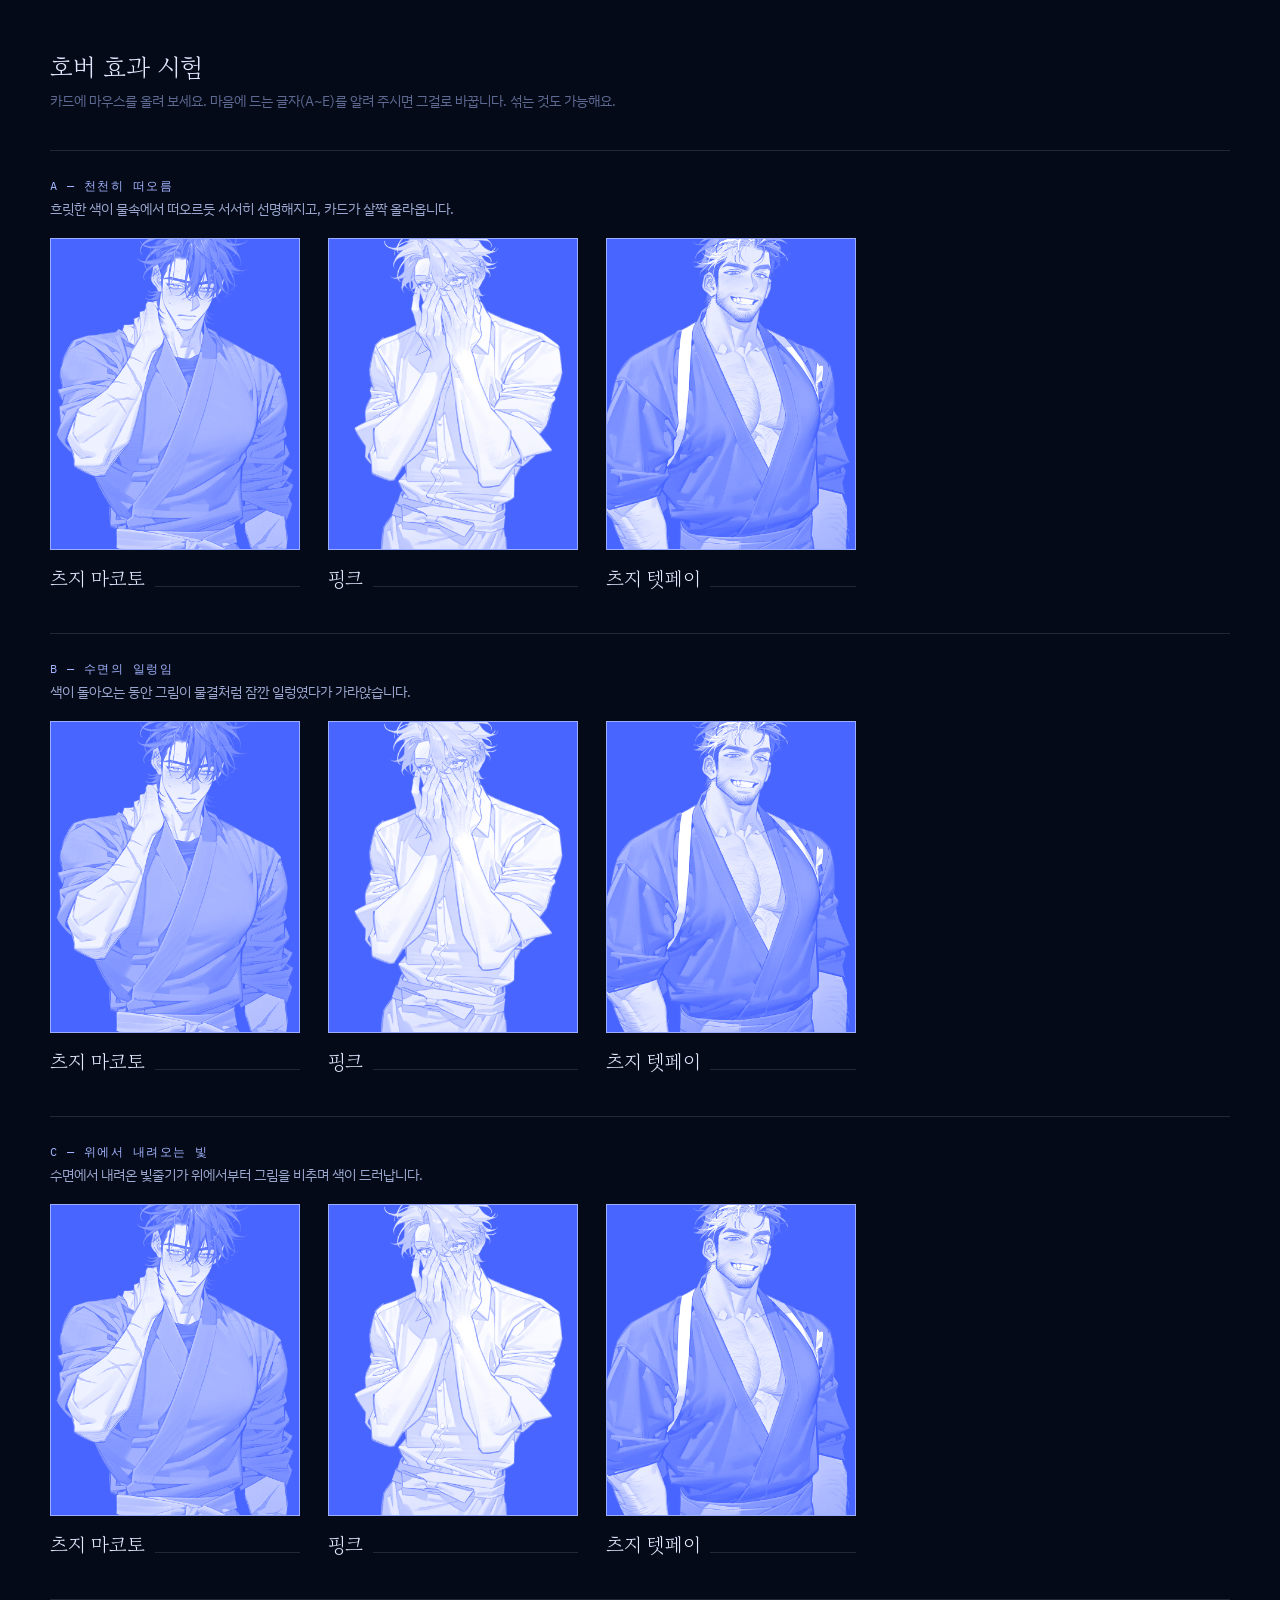
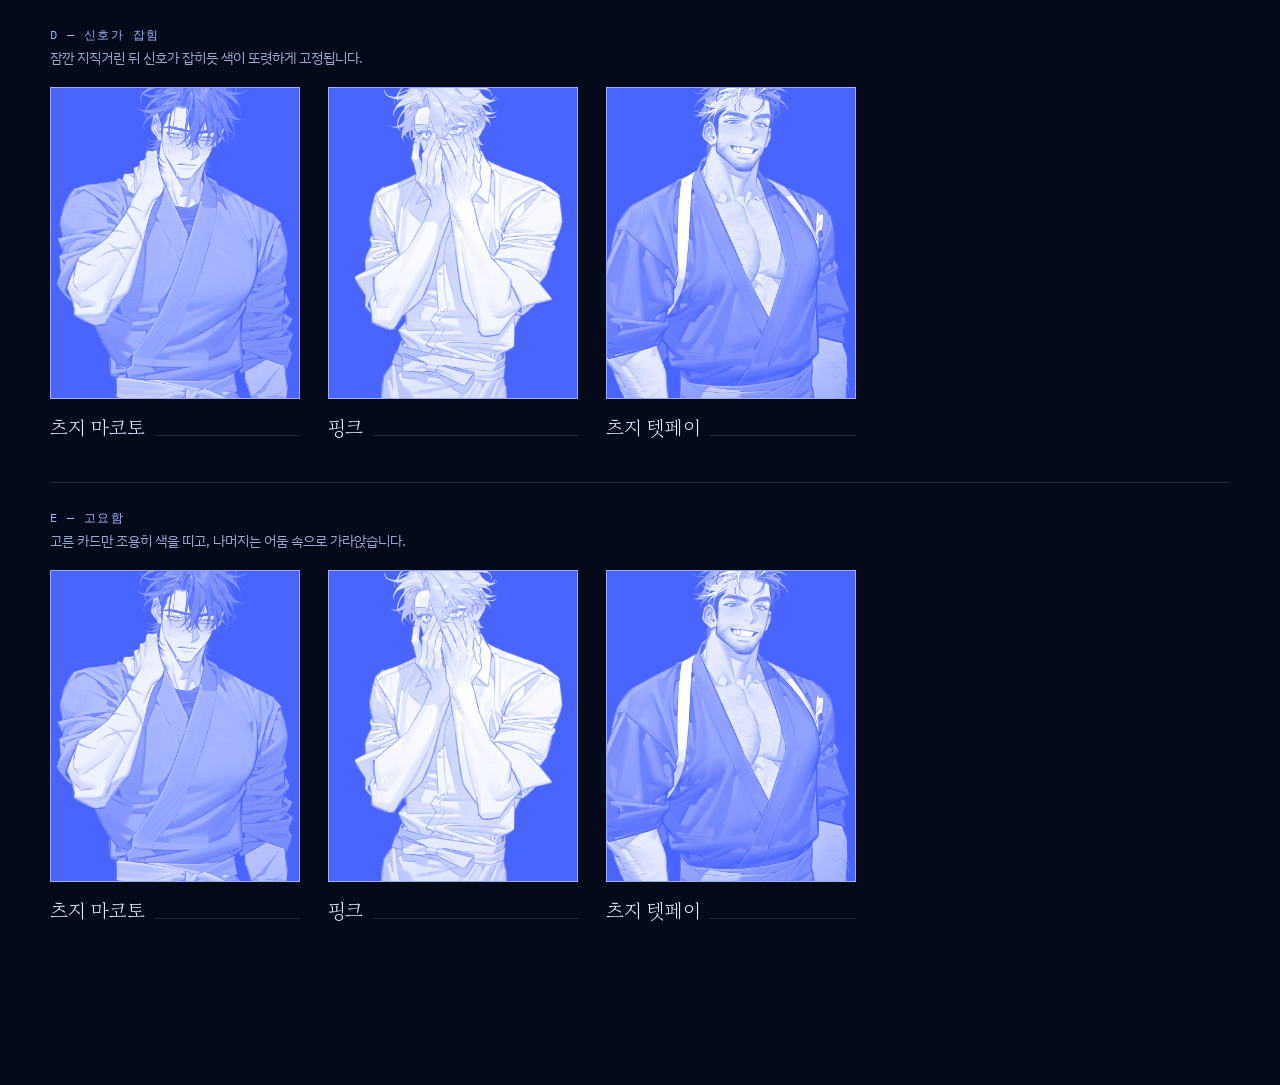
==== hover-test.html @ 30826d12 "호버 연출 되돌림, 호버 효과 비교용 시험 페이지(hover-test.html) 추가 Co-Authored-By: Claude Opus 5.5 <noreply@anthropic.c" ====
<!DOCTYPE html>
<html lang="ko"><head><meta charset="utf-8"><meta name="viewport" content="width=device-width,initial-scale=1">
<meta name="robots" content="noindex"><title>호버 시험 · 하달의 너머</title>
<link rel="preconnect" href="https://fonts.googleapis.com"><link href="https://fonts.googleapis.com/css2?family=Gowun+Batang&family=IBM+Plex+Mono&family=IBM+Plex+Sans+KR&display=swap" rel="stylesheet">
<style>
:root{--paper:#040A18;--paper-2:#0A1430;--ink:#E3E9FF;--ink-2:#9BA7CF;--ink-3:#5E6A92;--line:rgba(206,218,255,.62);--line-2:rgba(206,218,255,.14);--blue:#4865FF;--blue-l:#A3B4FF;--mono:"IBM Plex Mono",monospace}
html,body{margin:0;background:var(--paper);color:var(--ink);font-family:"IBM Plex Sans KR",sans-serif;scrollbar-width:none}
body::-webkit-scrollbar{display:none}
.wrap{max-width:1180px;margin:0 auto;padding:48px 28px 120px}
h1{font-family:"Gowun Batang",serif;font-weight:500;font-size:1.6rem;margin:0 0 6px}
.note{color:var(--ink-3);font-size:.85rem;margin:0 0 40px}
section{border-top:1px solid var(--line-2);padding:26px 0 40px}
section h2{font-family:var(--mono);font-weight:400;font-size:.78rem;color:var(--blue-l);letter-spacing:.12em;margin:0 0 4px}
section p.d{margin:0 0 20px;color:var(--ink-2);font-size:.86rem}
.row{display:grid;grid-template-columns:repeat(3,minmax(0,250px));gap:28px}
.spec{display:block;text-decoration:none;color:inherit;position:relative}
.pic{position:relative;aspect-ratio:4/5;border:1px solid var(--line);background:var(--blue);overflow:hidden}
.pic img{position:absolute;inset:0;width:100%;height:100%;object-fit:cover;pointer-events:none;-webkit-user-drag:none}
.pic img.base{filter:grayscale(1) contrast(1.15);mix-blend-mode:screen}
.pic img.col{background:var(--paper-2);opacity:0}
h3{margin:14px 0 0;font-family:"Gowun Batang",serif;font-weight:500;font-size:1.25rem;display:flex;align-items:baseline;gap:10px;transition:color .6s}
h3::after{content:"";flex:1;height:1px;background:var(--line-2);transition:background .6s}
.spec:hover h3{color:var(--blue-l)}.spec:hover h3::after{background:var(--blue)}

/* A — 천천히 떠오름 : 흐릿한 색이 물속에서 서서히 선명해짐 */
.A .spec{transition:transform 1.2s cubic-bezier(.2,.7,.2,1)}
.A .spec:hover{transform:translateY(-6px)}
.A img.col{filter:blur(8px) brightness(.6);transform:scale(1.04);transition:opacity 1.2s ease,filter 1.4s ease,transform 1.6s cubic-bezier(.2,.7,.2,1)}
.A .spec:hover img.col{opacity:1;filter:none;transform:scale(1)}

/* B — 수면의 일렁임 : 색이 돌아오며 그림이 물결처럼 잠깐 흔들림 */
.B img.col{transition:opacity .9s ease}
.B .spec:hover img.col{opacity:1;animation:wob 1.6s ease-out}
@keyframes wob{0%{filter:url(#ripple)}70%{filter:url(#ripple)}100%{filter:none}}
.B .pic::after{content:"";position:absolute;inset:0;pointer-events:none;background:radial-gradient(120% 60% at 50% 120%,rgba(163,180,255,.0),rgba(163,180,255,0));transition:background 1s}

/* C — 위에서 내려오는 빛 : 수면의 빛줄기가 그림을 비추며 색이 드러남 */
.C img.col{-webkit-mask-image:linear-gradient(180deg,#000 0%,#000 40%,transparent 60%);mask-image:linear-gradient(180deg,#000 0%,#000 40%,transparent 60%);-webkit-mask-size:100% 250%;mask-size:100% 250%;-webkit-mask-position:0 100%;mask-position:0 100%;opacity:1;transition:-webkit-mask-position 1.4s cubic-bezier(.3,.6,.2,1),mask-position 1.4s cubic-bezier(.3,.6,.2,1)}
.C .spec:hover img.col{-webkit-mask-position:0 0;mask-position:0 0}
.C .pic::after{content:"";position:absolute;inset:-20% 10% auto;height:70%;pointer-events:none;background:linear-gradient(180deg,rgba(200,215,255,.28),transparent);filter:blur(14px);opacity:0;transform:translateY(-40%);transition:opacity 1s,transform 1.6s cubic-bezier(.2,.7,.2,1)}
.C .spec:hover .pic::after{opacity:1;transform:none}

/* D — 신호가 잡힘 : 잠깐 지직거린 뒤 색이 또렷하게 고정됨 */
.D .spec:hover img.col{animation:tune .7s steps(1) forwards}
@keyframes tune{0%{opacity:.5;transform:translateX(3px)}15%{opacity:0}30%{opacity:.8;transform:translateX(-2px)}45%{opacity:.2}60%{opacity:1;transform:none}100%{opacity:1}}
.D .pic::after{content:"";position:absolute;inset:0;pointer-events:none;background:repeating-linear-gradient(0deg,rgba(4,10,24,.35) 0 1px,transparent 1px 3px);opacity:0}
.D .spec:hover .pic::after{animation:lines .7s forwards}
@keyframes lines{0%,50%{opacity:1}100%{opacity:0}}

/* E — 고요함 : 다른 카드가 어둠 속으로 가라앉고, 고른 카드만 조용히 색을 띰 */
.E .row{transition:none}
.E .spec{transition:opacity .8s ease,filter .8s ease}
.E .row:hover .spec:not(:hover){opacity:.35;filter:blur(1.5px)}
.E img.col{transition:opacity 1s ease}
.E .spec:hover img.col{opacity:1}

@media (max-width:760px){.row{grid-template-columns:1fr 1fr}.row .spec:nth-child(3){display:none}}
</style></head><body>
<svg width="0" height="0" style="position:absolute"><filter id="ripple"><feTurbulence type="fractalNoise" baseFrequency="0.012 0.04" numOctaves="2" seed="3"><animate attributeName="baseFrequency" dur="3s" values="0.012 0.04;0.016 0.05;0.012 0.04" repeatCount="indefinite"/></feTurbulence><feDisplacementMap in="SourceGraphic" scale="14"/></filter></svg>
<div class="wrap">
<h1>호버 효과 시험</h1>
<p class="note">카드에 마우스를 올려 보세요. 마음에 드는 글자(A~E)를 알려 주시면 그걸로 바꿉니다. 섞는 것도 가능해요.</p>
<div id="secs"></div>
</div>
<script src="hover-test.js"></script>
</body></html>
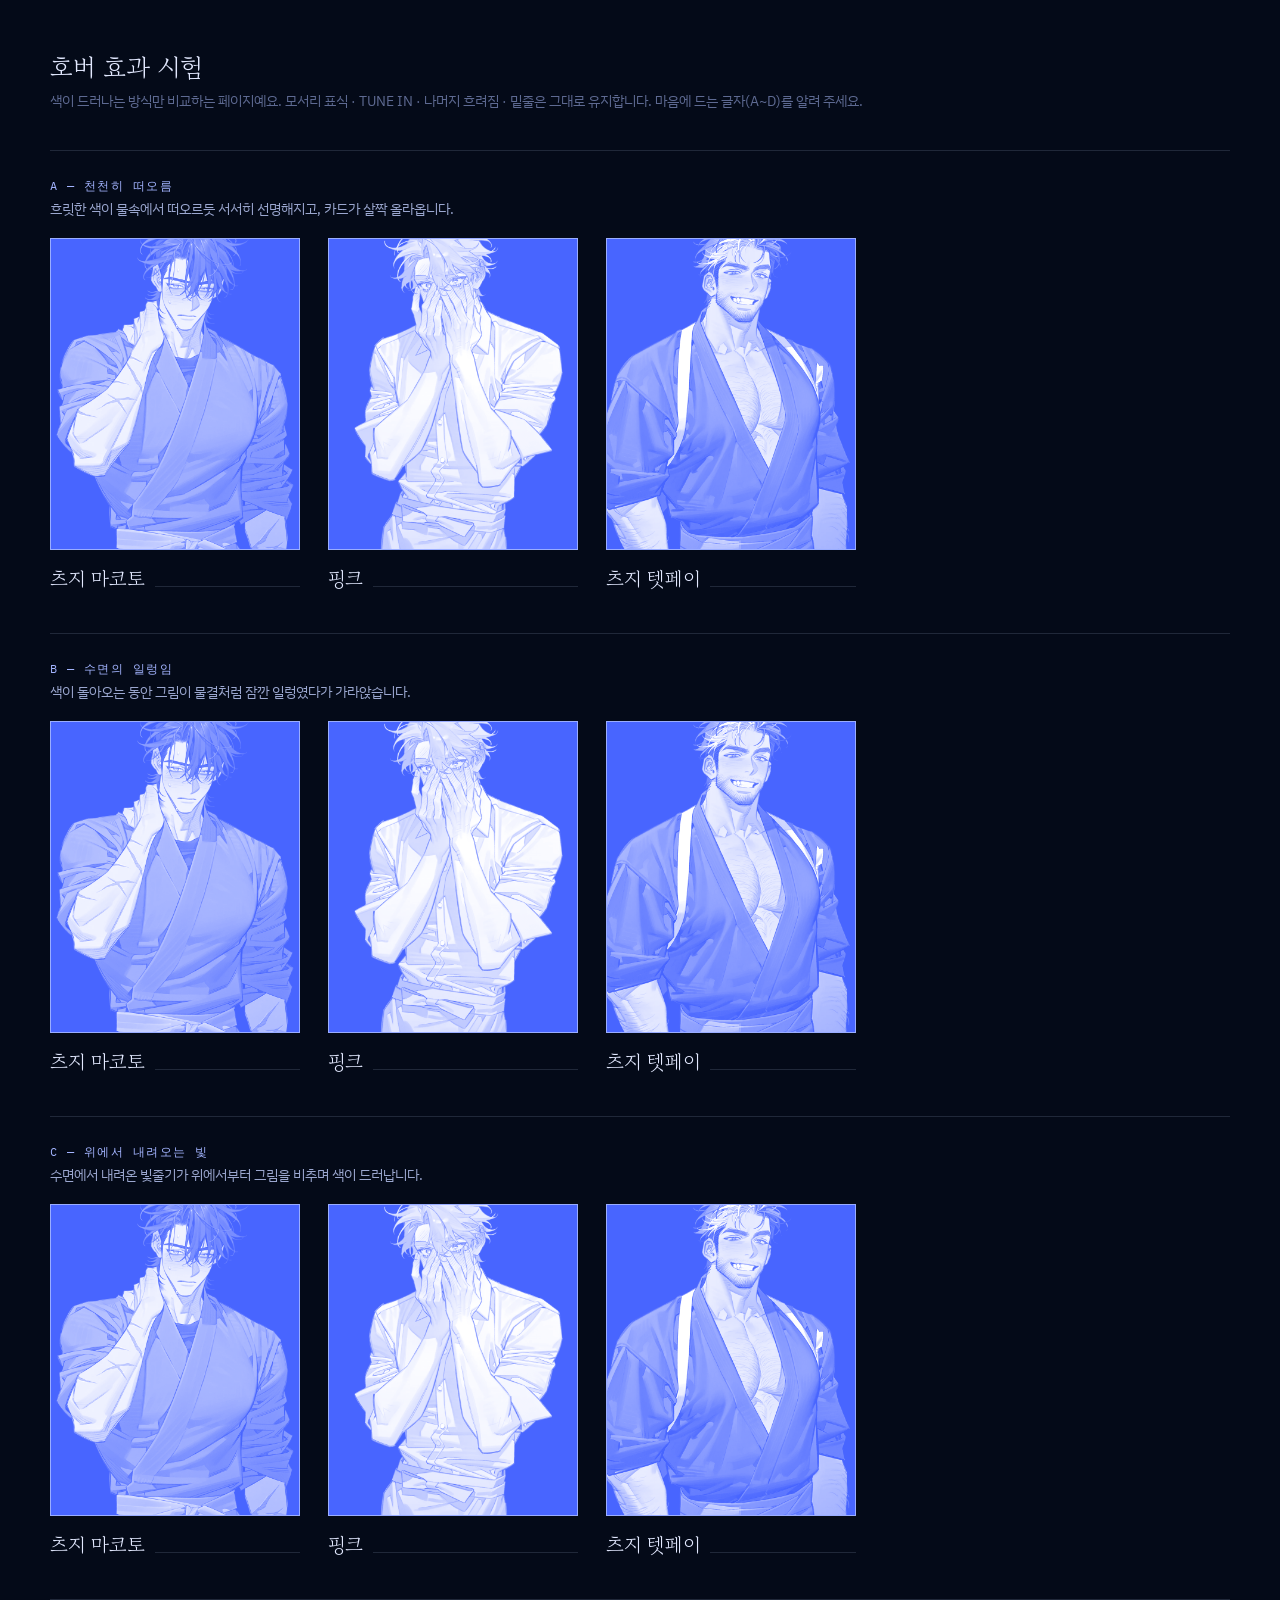
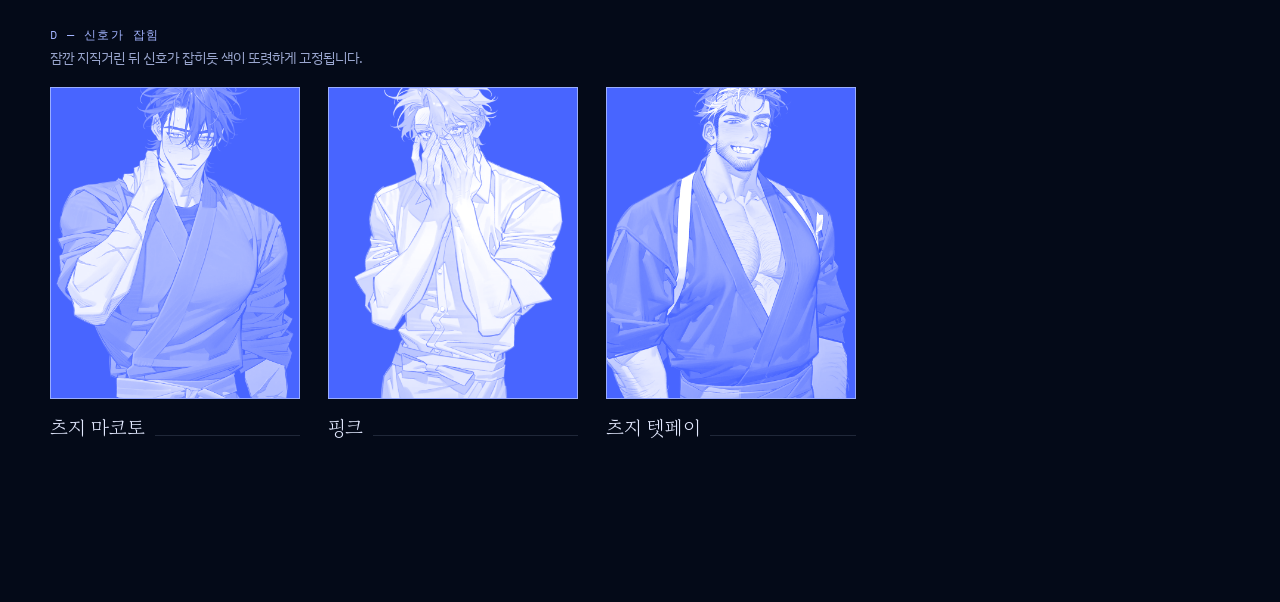
==== commit 64654c64: "호버: 모서리 표식·TUNE IN·흐려짐·밑줄 복원, 색은 부드럽게 서서히 드러나도록 Co-Authored-By: Claude Opus 5.5 <noreply@anthropic.c" ====
--- a/hover-test.html
+++ b/hover-test.html
@@ -59,7 +59,7 @@
 <svg width="0" height="0" style="position:absolute"><filter id="ripple"><feTurbulence type="fractalNoise" baseFrequency="0.012 0.04" numOctaves="2" seed="3"><animate attributeName="baseFrequency" dur="3s" values="0.012 0.04;0.016 0.05;0.012 0.04" repeatCount="indefinite"/></feTurbulence><feDisplacementMap in="SourceGraphic" scale="14"/></filter></svg>
 <div class="wrap">
 <h1>호버 효과 시험</h1>
-<p class="note">카드에 마우스를 올려 보세요. 마음에 드는 글자(A~E)를 알려 주시면 그걸로 바꿉니다. 섞는 것도 가능해요.</p>
+<p class="note">색이 드러나는 방식만 비교하는 페이지예요. 모서리 표식 · TUNE IN · 나머지 흐려짐 · 밑줄은 그대로 유지합니다. 마음에 드는 글자(A~D)를 알려 주세요.</p>
 <div id="secs"></div>
 </div>
 <script src="hover-test.js"></script>
